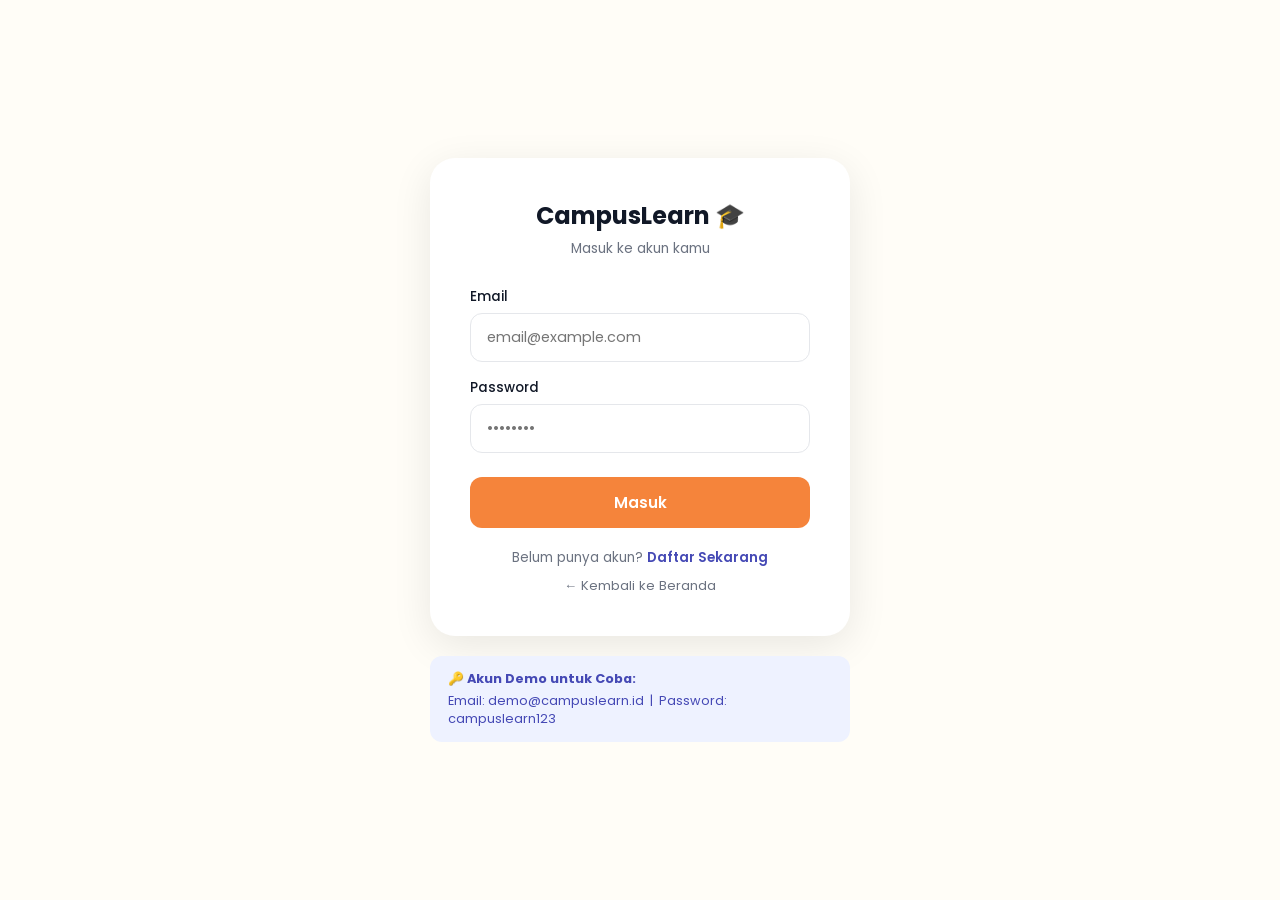
==== clive.html @ 3534cfe9 "Update clive.html" ====
<!DOCTYPE html>
<html lang="id">
<head>
    <meta charset="UTF-8" />
    <meta name="viewport" content="width=device-width, initial-scale=1" />
    <title>C-Live – CampusLearn</title>
    <link rel="stylesheet" href="css/global.css" />
    <style>
        /* ----- global reset / utility ----- */
        * {
            margin: 0;
            padding: 0;
            box-sizing: border-box;
        }

        body {
            font-family: 'Inter', -apple-system, BlinkMacSystemFont, 'Segoe UI', Roboto, sans-serif;
            background: #f6f8fb;
            display: flex;
            color: #1e293b;
            min-height: 100vh;
        }

        :root {
            --primary: #0f3b5e;
            --red: #c92b0c;
            --gray: #64748b;
            --border: #e9edf4;
            --shadow: 0 3px 16px rgba(0, 0, 0, 0.06);
        }

        /* ----- sidebar ----- */
        .sidebar {
            width: 240px;
            background: white;
            border-right: 1px solid var(--border);
            padding: 28px 18px 24px;
            display: flex;
            flex-direction: column;
            height: 100vh;
            position: sticky;
            top: 0;
            flex-shrink: 0;
        }

        .logo h2 {
            font-size: 1.2rem;
            font-weight: 800;
            letter-spacing: -0.3px;
            color: var(--primary);
        }
        .logo span {
            font-size: 0.7rem;
            color: var(--gray);
            display: block;
            margin-top: 2px;
            font-weight: 500;
        }

        .menu {
            margin: 28px 0 0;
            display: flex;
            flex-direction: column;
            gap: 4px;
            flex: 1;
        }
        .menu a {
            padding: 10px 14px;
            border-radius: 12px;
            font-size: 0.86rem;
            font-weight: 500;
            color: #334155;
            text-decoration: none;
            transition: background 0.15s;
            display: flex;
            align-items: center;
            gap: 10px;
        }
        .menu a:hover {
            background: #f1f5f9;
        }
        .menu a.active {
            background: #f1f5f9;
            color: var(--primary);
            font-weight: 600;
        }
        .menu a .nav-icon {
            width: 22px;
            text-align: center;
            font-size: 1.05rem;
        }

        .sidebar-bottom {
            margin-top: auto;
            border-top: 1px solid var(--border);
            padding-top: 18px;
        }
        .user-info {
            display: flex;
            align-items: center;
            gap: 12px;
        }
        .avatar {
            width: 38px;
            height: 38px;
            border-radius: 50%;
            background: var(--primary);
            color: white;
            display: flex;
            align-items: center;
            justify-content: center;
            font-weight: 700;
            font-size: 0.9rem;
            flex-shrink: 0;
        }
        .user-name {
            font-weight: 600;
            font-size: 0.85rem;
        }
        .user-plan {
            font-size: 0.7rem;
            color: var(--gray);
        }
        .logout-btn {
            margin-top: 14px;
            font-size: 0.8rem;
            color: var(--gray);
            cursor: pointer;
            font-weight: 500;
            display: flex;
            align-items: center;
            gap: 6px;
            transition: color 0.15s;
        }
        .logout-btn:hover {
            color: var(--red);
        }

        /* ----- main content ----- */
        .main {
            flex: 1;
            padding: 32px 40px 60px;
            max-width: 1100px;
            overflow-y: auto;
        }
        .page-header h1 {
            font-size: 1.4rem;
            font-weight: 700;
            letter-spacing: -0.2px;
        }
        .page-header p {
            color: var(--gray);
            font-size: 0.85rem;
            margin-top: 4px;
        }

        /* ----- live banner ----- */
        .live-banner {
            background: linear-gradient(135deg, #C92B0C, #E03A1D);
            border-radius: 24px;
            padding: 30px 32px;
            color: white;
            margin: 22px 0 28px;
            display: flex;
            justify-content: space-between;
            align-items: center;
            flex-wrap: wrap;
            gap: 16px;
        }
        .live-banner .left {
            display: flex;
            flex-direction: column;
            gap: 4px;
        }
        .live-pulse {
            display: flex;
            align-items: center;
            gap: 10px;
            font-weight: 700;
            font-size: 0.8rem;
            text-transform: uppercase;
            letter-spacing: 0.3px;
        }
        .dot {
            width: 12px;
            height: 12px;
            background: white;
            border-radius: 50%;
            animation: blink 1.4s infinite;
        }
        @keyframes blink {
            0%,
            100% {
                opacity: 1;
            }
            50% {
                opacity: 0.25;
            }
        }
        .live-banner h2 {
            font-size: 1.3rem;
            font-weight: 700;
            display: flex;
            align-items: center;
            gap: 12px;
        }
        .live-banner h2 img {
            width: 44px;
            height: 44px;
            object-fit: contain;
            border-radius: 10px;
            background: rgba(255, 255, 255, 0.15);
            padding: 4px;
        }
        .live-banner .meta {
            opacity: 0.85;
            font-size: 0.85rem;
            display: flex;
            align-items: center;
            gap: 16px;
            flex-wrap: wrap;
        }
        .join-live {
            background: white;
            color: var(--red);
            padding: 12px 26px;
            border-radius: 12px;
            font-weight: 700;
            font-size: 0.88rem;
            display: inline-block;
            margin-top: 14px;
            transition: opacity 0.2s;
            text-decoration: none;
            border: none;
            cursor: pointer;
            width: fit-content;
        }
        .join-live:hover {
            opacity: 0.88;
        }
        .live-banner .right {
            text-align: right;
            opacity: 0.85;
            font-size: 0.85rem;
            flex-shrink: 0;
        }
        .live-banner .right .time {
            font-size: 1.4rem;
            font-weight: 800;
            opacity: 1;
            display: block;
            margin-top: 2px;
        }

        /* ----- section headers ----- */
        .sec-head {
            display: flex;
            justify-content: space-between;
            align-items: center;
            margin: 32px 0 16px;
        }
        .sec-head h2 {
            font-size: 1rem;
            font-weight: 700;
            display: flex;
            align-items: center;
            gap: 8px;
        }
        .sec-head a {
            font-size: 0.82rem;
            color: var(--primary);
            font-weight: 500;
            text-decoration: none;
        }
        .sec-head a:hover {
            text-decoration: underline;
        }

        /* ----- session card ----- */
        .session-card {
            background: white;
            border-radius: 18px;
            padding: 18px 22px;
            box-shadow: var(--shadow);
            display: flex;
            align-items: center;
            gap: 18px;
            margin-bottom: 12px;
            flex-wrap: wrap;
        }
        .sc-time .t {
            font-size: 1.2rem;
            font-weight: 800;
            color: var(--primary);
        }
        .sc-time .d {
            font-size: 0.7rem;
            color: var(--gray);
        }
        .sc-info {
            flex: 1;
            min-width: 140px;
        }
        .sc-info h3 {
            font-size: 0.9rem;
            font-weight: 600;
            margin-bottom: 2px;
            display: flex;
            align-items: center;
            gap: 10px;
        }
        .sc-info h3 img {
            width: 28px;
            height: 28px;
            object-fit: contain;
            border-radius: 6px;
            background: #f1f5f9;
            padding: 3px;
        }
        .sc-info p {
            font-size: 0.78rem;
            color: var(--gray);
        }
        .sc-info .tags {
            margin-top: 6px;
        }
        .tag {
            background: #f1f5f9;
            padding: 2px 12px;
            border-radius: 20px;
            font-size: 0.7rem;
            font-weight: 500;
            color: var(--gray);
            display: inline-block;
        }
        .cd {
            text-align: center;
            min-width: 90px;
        }
        .cd .cd-val {
            font-size: 1.1rem;
            font-weight: 800;
            color: var(--primary);
            font-variant-numeric: tabular-nums;
        }
        .cd .cd-lbl {
            font-size: 0.68rem;
            color: var(--gray);
        }
        .badge-soon {
            background: #fef3c7;
            color: #b45309;
            font-size: 0.7rem;
            font-weight: 600;
            padding: 4px 14px;
            border-radius: 20px;
            white-space: nowrap;
        }

        /* ----- recordings grid ----- */
        .rec-grid {
            display: grid;
            grid-template-columns: repeat(3, 1fr);
            gap: 18px;
        }
        .rec-card {
            background: white;
            border-radius: 16px;
            overflow: hidden;
            box-shadow: var(--shadow);
            transition: transform 0.2s;
        }
        .rec-card:hover {
            transform: translateY(-3px);
        }
        .rc-thumb {
            height: 120px;
            display: flex;
            align-items: center;
            justify-content: center;
            background: #f8fafc;
            padding: 8px;
        }
        .rc-thumb img {
            width: 100px;
            height: 100px;
            object-fit: contain;
        }
        .rc-body {
            padding: 14px 16px 16px;
        }
        .rc-body h4 {
            font-size: 0.86rem;
            font-weight: 700;
            margin-bottom: 2px;
        }
        .rc-body p {
            font-size: 0.74rem;
            color: var(--gray);
        }
        .rc-body a {
            display: inline-block;
            margin-top: 10px;
            font-size: 0.78rem;
            color: var(--primary);
            font-weight: 600;
            text-decoration: none;
        }
        .rc-body a:hover {
            text-decoration: underline;
        }

        /* ----- responsive ----- */
        @media (max-width: 840px) {
            .rec-grid {
                grid-template-columns: repeat(2, 1fr);
            }
            .sidebar {
                width: 200px;
                padding: 20px 14px;
            }
            .main {
                padding: 24px 20px 40px;
            }
        }
        @media (max-width: 640px) {
            .sidebar {
                display: none;
            }
            .main {
                padding: 20px 16px 40px;
            }
            .live-banner {
                flex-direction: column;
                align-items: stretch;
                padding: 24px 20px;
            }
            .live-banner .right {
                text-align: left;
            }
            .session-card {
                flex-direction: column;
                align-items: stretch;
                gap: 12px;
            }
            .sc-time {
                display: flex;
                gap: 16px;
                align-items: baseline;
            }
            .cd {
                text-align: left;
                min-width: unset;
            }
            .rec-grid {
                grid-template-columns: 1fr 1fr;
            }
        }
        @media (max-width: 420px) {
            .rec-grid {
                grid-template-columns: 1fr;
            }
        }
    </style>
</head>
<body>

    <!-- ===== SIDEBAR ===== -->
    <div class="sidebar">
        <div class="logo">
            <h2>CampusLearn</h2>
            <span>Platform Belajar Mahasiswa</span>
        </div>
        <nav class="menu">
            <a href="dashboard.html"><span class="nav-icon">🏠</span> Home</a>
            <a href="clive.html" class="active"><span class="nav-icon">🔴</span> C-Live</a>
            <a href="ringkasin.html"><span class="nav-icon">📄</span> Ringkasin</a>
            <a href="remindme.html"><span class="nav-icon">🎬</span> RemindMe</a>
            <a href="studygroup.html"><span class="nav-icon">👥</span> Study Group</a>
            <a href="profile.html"><span class="nav-icon">👤</span> Profil</a>
        </nav>
        <div class="sidebar-bottom">
            <div class="user-info">
                <div class="avatar" id="sb-avatar">R</div>
                <div>
                    <div class="user-name" id="sb-name">-</div>
                    <div class="user-plan" id="sb-plan">-</div>
                </div>
            </div>
            <div class="logout-btn" onclick="logout()">🚪 Keluar</div>
        </div>
    </div>

    <!-- ===== MAIN ===== -->
    <div class="main">

        <!-- header -->
        <div class="page-header">
            <h1>🔴 C-Live</h1>
            <p>Sesi live teaching langsung dengan tutor</p>
        </div>

        <!-- ===== LIVE NOW ===== -->
        <div class="live-banner">
            <div class="left">
                <div class="live-pulse">
                    <div class="dot"></div> SEDANG LIVE SEKARANG
                </div>
                <h2>
                    <img src="assets/kalku2.png" alt="Kalkulus 2" />
                    Kalkulus 2 – Integral Lipat
                </h2>
                <div class="meta">
                    <span>Tutor: Andi Mahardika</span>
                    <span>•</span>
                    <span>48 peserta bergabung</span>
                </div>
                <a href="#" class="join-live" onclick="alert('Membuka ruang live...')">▶ Masuk Ruang Live</a>
            </div>
            <div class="right">
                Sudah berlangsung<br />
                <span class="time" id="elapsed">00:34:12</span>
            </div>
        </div>

        <!-- ===== UPCOMING SESSIONS ===== -->
        <div class="sec-head">
            <h2>📅 Jadwal Sesi Berikutnya</h2>
        </div>

        <!-- Session 1 -->
        <div class="session-card">
            <div class="sc-time">
                <div class="t">14:00</div>
                <div class="d">Hari ini</div>
            </div>
            <div class="sc-info">
                <h3>
                    <img src="assets/fisika1.png" alt="Fisika Dasar" />
                    Fisika Dasar – Gerak Harmonik Sederhana
                </h3>
                <p>Tutor: Budi Santoso &nbsp;•&nbsp; 60 menit</p>
                <div class="tags"><span class="tag">Fisika Dasar</span></div>
            </div>
            <div class="cd">
                <div class="cd-lbl">Mulai dalam</div>
                <div class="cd-val" id="cd1">--:--:--</div>
            </div>
        </div>

        <!-- Session 2 -->
        <div class="session-card">
            <div class="sc-time">
                <div class="t">16:00</div>
                <div class="d">Hari ini</div>
            </div>
            <div class="sc-info">
                <h3>
                    <img src="assets/data.png" alt="Pemrograman Dasar" />
                    Pemrograman Dasar – Array dan Fungsi
                </h3>
                <p>Tutor: Citra Dewi &nbsp;•&nbsp; 90 menit</p>
                <div class="tags"><span class="tag">Pemrograman Dasar</span></div>
            </div>
            <div class="cd">
                <div class="cd-lbl">Mulai dalam</div>
                <div class="cd-val" id="cd2">--:--:--</div>
            </div>
        </div>

        <!-- Session 3 -->
        <div class="session-card">
            <div class="sc-time">
                <div class="t">09:00</div>
                <div class="d">Besok</div>
            </div>
            <div class="sc-info">
                <h3>
                    <img src="assets/kalku2.png" alt="Kalkulus Lanjutan" />
                    Kalkulus Lanjutan – Deret Taylor
                </h3>
                <p>Tutor: Dian Kusuma &nbsp;•&nbsp; 75 menit</p>
                <div class="tags"><span class="tag">Kalkulus Lanjutan</span></div>
            </div>
            <div><span class="badge-soon">Besok</span></div>
        </div>

        <!-- Session 4 -->
        <div class="session-card">
            <div class="sc-time">
                <div class="t">13:00</div>
                <div class="d">Besok</div>
            </div>
            <div class="sc-info">
                <h3>
                    <img src="assets/kimia1.png" alt="Kimia Dasar" />
                    Kimia Dasar – Stoikiometri Lanjutan
                </h3>
                <p>Tutor: Eka Putri &nbsp;•&nbsp; 60 menit</p>
                <div class="tags"><span class="tag">Kimia Dasar</span></div>
            </div>
            <div><span class="badge-soon">Besok</span></div>
        </div>

        <!-- ===== RECORDINGS ===== -->
        <div class="sec-head" style="margin-top: 40px;">
            <h2>🎬 Rekaman Sesi Sebelumnya</h2>
            <a href="remindme.html">Lihat Semua →</a>
        </div>

        <div class="rec-grid">

            <!-- 1. Kalkulus 1 – Limit Fungsi -->
            <div class="rec-card">
                <div class="rc-thumb">
                    <img src="assets/kalku.png" alt="Kalkulus" />
                </div>
                <div class="rc-body">
                    <h4>Limit Fungsi</h4>
                    <p>Kalkulus 1 • Andi • 1j 20m</p>
                    <a href="remindme.html">▶ Tonton</a>
                </div>
            </div>

            <!-- 2. Fisika Dasar – Gerak Lurus Beraturan -->
            <div class="rec-card">
                <div class="rc-thumb">
                    <img src="assets/fisika1.png" alt="Fisika Dasar" />
                </div>
                <div class="rc-body">
                    <h4>Gerak Lurus Beraturan</h4>
                    <p>Fisika Dasar • Budi • 55m</p>
                    <a href="remindme.html">▶ Tonton</a>
                </div>
            </div>

            <!-- 3. Kimia Dasar – Stoikiometri Dasar -->
            <div class="rec-card">
                <div class="rc-thumb">
                    <img src="assets/kimia1.png" alt="Kimia Dasar" />
                </div>
                <div class="rc-body">
                    <h4>Stoikiometri Dasar</h4>
                    <p>Kimia Dasar • Eka • 1j 05m</p>
                    <a href="remindme.html">▶ Tonton</a>
                </div>
            </div>

            <!-- 4. Pemrograman Dasar – Pengenalan Python -->
            <div class="rec-card">
                <div class="rc-thumb">
                    <img src="assets/data.png" alt="Pemrograman Dasar" />
                </div>
                <div class="rc-body">
                    <h4>Pengenalan Python</h4>
                    <p>Progdas • Citra • 1j 20m</p>
                    <a href="remindme.html">▶ Tonton</a>
                </div>
            </div>

            <!-- 5. Metpen – Desain Penelitian -->
            <div class="rec-card">
                <div class="rc-thumb">
                    <img src="assets/metopen.png" alt="Metodologi Penelitian" />
                </div>
                <div class="rc-body">
                    <h4>Desain Penelitian</h4>
                    <p>Metpen • Dian • 70m</p>
                    <a href="remindme.html">▶ Tonton</a>
                </div>
            </div>

            <!-- 6. Biologi – Sel dan Organel -->
            <div class="rec-card">
                <div class="rc-thumb">
                    <img src="assets/bio1.png" alt="Biologi" />
                </div>
                <div class="rc-body">
                    <h4>Sel dan Organel</h4>
                    <p>Biologi • Fitri • 60m</p>
                    <a href="remindme.html">▶ Tonton</a>
                </div>
            </div>

        </div>
        <!-- end rec-grid -->

    </div>
    <!-- end main -->

    <!-- ===== SCRIPTS ===== -->
    <script>
        // ----- user from localStorage -----
        const user = JSON.parse(localStorage.getItem('clUser') || 'null');
        if (!user) {
            window.location.href = 'login.html';
        } else {
            const first = user.name.split(' ')[0];
            document.getElementById('sb-name').textContent = first;
            document.getElementById('sb-avatar').textContent = first[0].toUpperCase();
            document.getElementById('sb-plan').textContent = user.plan === 'premium' ? '⭐ Premium' : '🔵 Basic';
        }

        function logout() {
            localStorage.removeItem('clUser');
            window.location.href = 'login.html';
        }

        // ----- countdown untuk sesi hari ini (14:00 & 16:00) -----
        function startCountdown(h, m, elId) {
            const el = document.getElementById(elId);
            if (!el) return;
            setInterval(() => {
                const now = new Date();
                const target = new Date();
                target.setHours(h, m, 0, 0);

                if (target <= now) {
                    el.textContent = 'Sedang berlangsung';
                    el.style.color = 'var(--red)';
                    return;
                }
                const d = target - now;
                const hh = Math.floor(d / 3600000);
                const mm = Math.floor((d % 3600000) / 60000);
                const ss = Math.floor((d % 60000) / 1000);
                el.textContent =
                    `${String(hh).padStart(2, '0')}:${String(mm).padStart(2, '0')}:${String(ss).padStart(2, '0')}`;
                el.style.color = 'var(--primary)';
            }, 1000);
        }
        startCountdown(14, 0, 'cd1');
        startCountdown(16, 0, 'cd2');

        // ----- elapsed timer untuk live yang sedang berlangsung (mulai 34:12) -----
        let elapsedSec = 34 * 60 + 12;
        setInterval(() => {
            elapsedSec++;
            const m = Math.floor(elapsedSec / 60);
            const s = elapsedSec % 60;
            const el = document.getElementById('elapsed');
            if (el) {
                el.textContent =
                    `${String(m).padStart(2, '0')}:${String(s).padStart(2, '0')}`;
            }
        }, 1000);
    </script>

</body>
</html>
---- css/global.css ----
@import url('https://fonts.googleapis.com/css2?family=Poppins:wght@300;400;500;600;700;800&display=swap');

:root {
  --primary: #4549B5;
  --primary-light: #5E63D9;
  --orange: #F5843B;
  --orange-dark: #E66F22;
  --red: #E03A1D;
  --cream: #FFFDF7;
  --gray: #6B7280;
  --dark: #111827;
  --white: #ffffff;
  --sidebar-w: 260px;
}

* { margin: 0; padding: 0; box-sizing: border-box; }
body { font-family: 'Poppins', sans-serif; background: var(--cream); color: var(--dark); }
a { text-decoration: none; }
.container { width: 90%; max-width: 1200px; margin: auto; }

/* Buttons */
.btn-primary {
  background: var(--orange); color: white;
  padding: 14px 28px; border-radius: 12px;
  font-weight: 600; display: inline-block;
  transition: background .2s;
  font-family: 'Poppins', sans-serif;
}
.btn-primary:hover { background: var(--orange-dark); }

.btn-outline {
  background: transparent; color: var(--primary);
  border: 2px solid var(--primary);
  padding: 12px 26px; border-radius: 12px;
  font-weight: 600; display: inline-block;
  transition: all .2s;
  font-family: 'Poppins', sans-serif;
}
.btn-outline:hover { background: var(--primary); color: white; }

/* Sidebar */
.sidebar {
  position: fixed; left: 0; top: 0;
  width: var(--sidebar-w); height: 100vh;
  background: var(--primary);
  padding: 30px 20px;
  color: white;
  display: flex; flex-direction: column;
  z-index: 100;
}
.sidebar .logo { margin-bottom: 40px; }
.sidebar .logo h2 { font-size: 1.1rem; font-weight: 800; }
.sidebar .logo span { font-size: .72rem; opacity: .65; }
.menu { flex: 1; }
.menu a {
  display: flex; align-items: center; gap: 10px;
  color: rgba(255,255,255,.7);
  padding: 11px 14px; border-radius: 12px;
  margin-bottom: 4px; font-size: .88rem; font-weight: 500;
  transition: all .2s;
}
.menu a:hover, .menu a.active {
  background: rgba(255,255,255,.15); color: white;
}
.sidebar-bottom { border-top: 1px solid rgba(255,255,255,.2); padding-top: 18px; }
.sidebar-bottom .user-info {
  display: flex; align-items: center; gap: 10px; margin-bottom: 10px;
}
.avatar {
  width: 36px; height: 36px; border-radius: 50%;
  background: rgba(255,255,255,.2);
  display: flex; align-items: center; justify-content: center;
  font-weight: 700; font-size: .95rem; flex-shrink: 0;
}
.user-name { font-size: .85rem; font-weight: 600; }
.user-plan { font-size: .7rem; opacity: .7; }
.logout-btn {
  display: flex; align-items: center; gap: 8px;
  color: rgba(255,255,255,.6); font-size: .82rem;
  cursor: pointer; padding: 8px 14px; border-radius: 8px;
  transition: all .2s;
}
.logout-btn:hover { background: rgba(255,255,255,.1); color: white; }

/* Main content */
.main { margin-left: var(--sidebar-w); padding: 40px; min-height: 100vh; }

/* Card */
.card {
  background: white; border-radius: 20px;
  padding: 24px; box-shadow: 0 4px 20px rgba(0,0,0,.06);
}

/* Page header */
.page-header { margin-bottom: 28px; }
.page-header h1 { font-size: 1.6rem; font-weight: 700; }
.page-header p { color: var(--gray); margin-top: 4px; font-size: .9rem; }

/* Search bar */
.search-bar {
  width: 100%; padding: 13px 18px;
  border: 1.5px solid #E5E7EB; border-radius: 12px;
  font-family: 'Poppins', sans-serif; font-size: .9rem;
  margin-bottom: 20px; background: white; transition: border-color .2s;
}
.search-bar:focus { outline: none; border-color: var(--primary); }

/* Badges */
.badge { display: inline-block; padding: 4px 10px; border-radius: 20px; font-size: .72rem; font-weight: 600; }
.badge-live { background: #FEE2E2; color: var(--red); }
.badge-soon { background: #FEF3C7; color: #D97706; }
.badge-done { background: #F3F4F6; color: var(--gray); }
.badge-premium { background: #FEF9C3; color: #92400E; }
.badge-basic { background: #EFF6FF; color: #1D4ED8; }

/* Tag */
.tag {
  display: inline-block; padding: 4px 12px; border-radius: 20px;
  font-size: .75rem; font-weight: 500;
  background: #EEF2FF; color: var(--primary); margin-right: 6px;
}
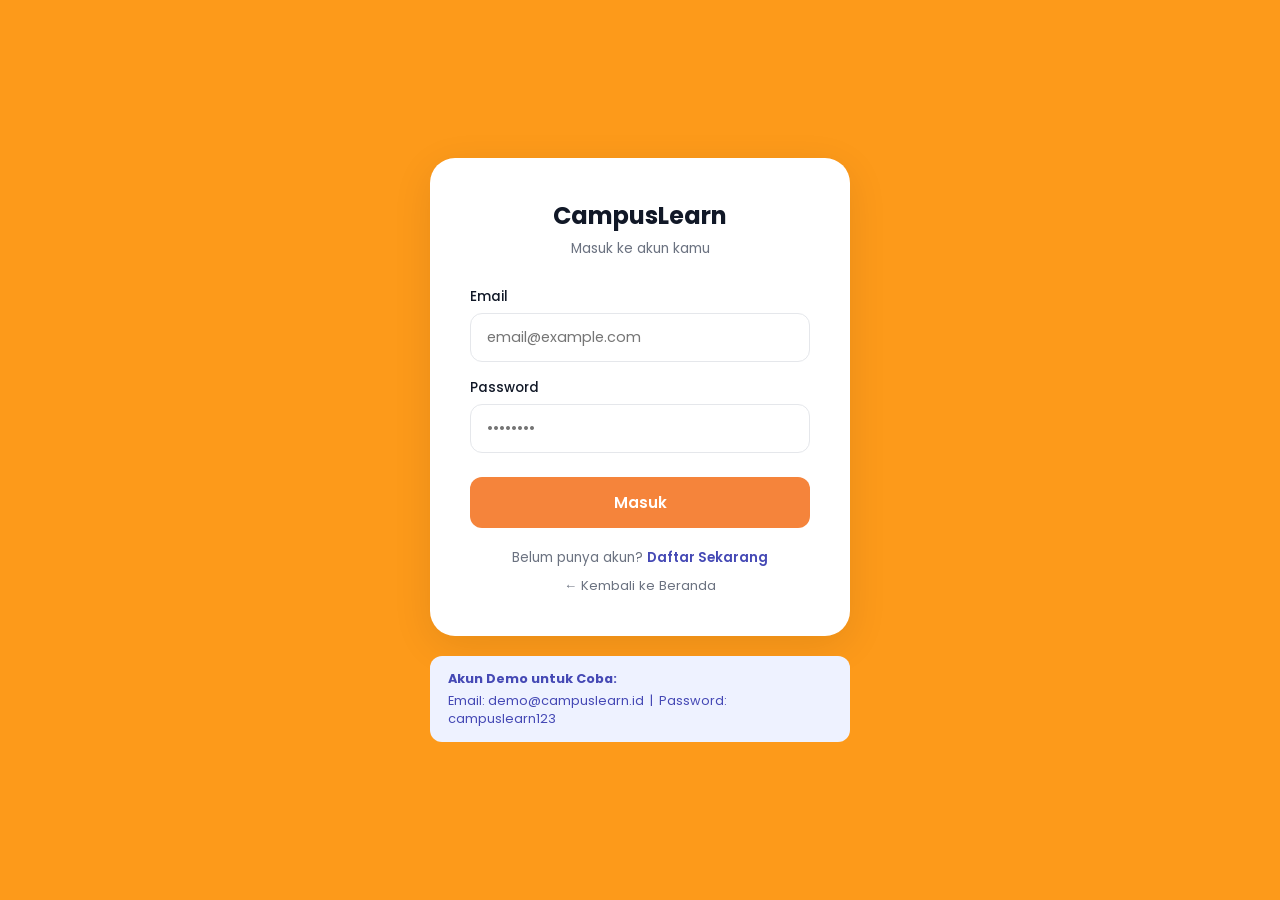
==== commit 1b5f2b39: "Refactor HTML structure and improve styles" ====
--- a/clive.html
+++ b/clive.html
@@ -1,750 +1,220 @@
 <!DOCTYPE html>
 <html lang="id">
 <head>
-    <meta charset="UTF-8" />
-    <meta name="viewport" content="width=device-width, initial-scale=1" />
-    <title>C-Live – CampusLearn</title>
-    <link rel="stylesheet" href="css/global.css" />
-    <style>
-        /* ----- global reset / utility ----- */
-        * {
-            margin: 0;
-            padding: 0;
-            box-sizing: border-box;
-        }
-
-        body {
-            font-family: 'Inter', -apple-system, BlinkMacSystemFont, 'Segoe UI', Roboto, sans-serif;
-            background: #f6f8fb;
-            display: flex;
-            color: #1e293b;
-            min-height: 100vh;
-        }
-
-        :root {
-            --primary: #0f3b5e;
-            --red: #c92b0c;
-            --gray: #64748b;
-            --border: #e9edf4;
-            --shadow: 0 3px 16px rgba(0, 0, 0, 0.06);
-        }
-
-        /* ----- sidebar ----- */
-        .sidebar {
-            width: 240px;
-            background: white;
-            border-right: 1px solid var(--border);
-            padding: 28px 18px 24px;
-            display: flex;
-            flex-direction: column;
-            height: 100vh;
-            position: sticky;
-            top: 0;
-            flex-shrink: 0;
-        }
-
-        .logo h2 {
-            font-size: 1.2rem;
-            font-weight: 800;
-            letter-spacing: -0.3px;
-            color: var(--primary);
-        }
-        .logo span {
-            font-size: 0.7rem;
-            color: var(--gray);
-            display: block;
-            margin-top: 2px;
-            font-weight: 500;
-        }
-
-        .menu {
-            margin: 28px 0 0;
-            display: flex;
-            flex-direction: column;
-            gap: 4px;
-            flex: 1;
-        }
-        .menu a {
-            padding: 10px 14px;
-            border-radius: 12px;
-            font-size: 0.86rem;
-            font-weight: 500;
-            color: #334155;
-            text-decoration: none;
-            transition: background 0.15s;
-            display: flex;
-            align-items: center;
-            gap: 10px;
-        }
-        .menu a:hover {
-            background: #f1f5f9;
-        }
-        .menu a.active {
-            background: #f1f5f9;
-            color: var(--primary);
-            font-weight: 600;
-        }
-        .menu a .nav-icon {
-            width: 22px;
-            text-align: center;
-            font-size: 1.05rem;
-        }
-
-        .sidebar-bottom {
-            margin-top: auto;
-            border-top: 1px solid var(--border);
-            padding-top: 18px;
-        }
-        .user-info {
-            display: flex;
-            align-items: center;
-            gap: 12px;
-        }
-        .avatar {
-            width: 38px;
-            height: 38px;
-            border-radius: 50%;
-            background: var(--primary);
-            color: white;
-            display: flex;
-            align-items: center;
-            justify-content: center;
-            font-weight: 700;
-            font-size: 0.9rem;
-            flex-shrink: 0;
-        }
-        .user-name {
-            font-weight: 600;
-            font-size: 0.85rem;
-        }
-        .user-plan {
-            font-size: 0.7rem;
-            color: var(--gray);
-        }
-        .logout-btn {
-            margin-top: 14px;
-            font-size: 0.8rem;
-            color: var(--gray);
-            cursor: pointer;
-            font-weight: 500;
-            display: flex;
-            align-items: center;
-            gap: 6px;
-            transition: color 0.15s;
-        }
-        .logout-btn:hover {
-            color: var(--red);
-        }
-
-        /* ----- main content ----- */
-        .main {
-            flex: 1;
-            padding: 32px 40px 60px;
-            max-width: 1100px;
-            overflow-y: auto;
-        }
-        .page-header h1 {
-            font-size: 1.4rem;
-            font-weight: 700;
-            letter-spacing: -0.2px;
-        }
-        .page-header p {
-            color: var(--gray);
-            font-size: 0.85rem;
-            margin-top: 4px;
-        }
-
-        /* ----- live banner ----- */
-        .live-banner {
-            background: linear-gradient(135deg, #C92B0C, #E03A1D);
-            border-radius: 24px;
-            padding: 30px 32px;
-            color: white;
-            margin: 22px 0 28px;
-            display: flex;
-            justify-content: space-between;
-            align-items: center;
-            flex-wrap: wrap;
-            gap: 16px;
-        }
-        .live-banner .left {
-            display: flex;
-            flex-direction: column;
-            gap: 4px;
-        }
-        .live-pulse {
-            display: flex;
-            align-items: center;
-            gap: 10px;
-            font-weight: 700;
-            font-size: 0.8rem;
-            text-transform: uppercase;
-            letter-spacing: 0.3px;
-        }
-        .dot {
-            width: 12px;
-            height: 12px;
-            background: white;
-            border-radius: 50%;
-            animation: blink 1.4s infinite;
-        }
-        @keyframes blink {
-            0%,
-            100% {
-                opacity: 1;
-            }
-            50% {
-                opacity: 0.25;
-            }
-        }
-        .live-banner h2 {
-            font-size: 1.3rem;
-            font-weight: 700;
-            display: flex;
-            align-items: center;
-            gap: 12px;
-        }
-        .live-banner h2 img {
-            width: 44px;
-            height: 44px;
-            object-fit: contain;
-            border-radius: 10px;
-            background: rgba(255, 255, 255, 0.15);
-            padding: 4px;
-        }
-        .live-banner .meta {
-            opacity: 0.85;
-            font-size: 0.85rem;
-            display: flex;
-            align-items: center;
-            gap: 16px;
-            flex-wrap: wrap;
-        }
-        .join-live {
-            background: white;
-            color: var(--red);
-            padding: 12px 26px;
-            border-radius: 12px;
-            font-weight: 700;
-            font-size: 0.88rem;
-            display: inline-block;
-            margin-top: 14px;
-            transition: opacity 0.2s;
-            text-decoration: none;
-            border: none;
-            cursor: pointer;
-            width: fit-content;
-        }
-        .join-live:hover {
-            opacity: 0.88;
-        }
-        .live-banner .right {
-            text-align: right;
-            opacity: 0.85;
-            font-size: 0.85rem;
-            flex-shrink: 0;
-        }
-        .live-banner .right .time {
-            font-size: 1.4rem;
-            font-weight: 800;
-            opacity: 1;
-            display: block;
-            margin-top: 2px;
-        }
-
-        /* ----- section headers ----- */
-        .sec-head {
-            display: flex;
-            justify-content: space-between;
-            align-items: center;
-            margin: 32px 0 16px;
-        }
-        .sec-head h2 {
-            font-size: 1rem;
-            font-weight: 700;
-            display: flex;
-            align-items: center;
-            gap: 8px;
-        }
-        .sec-head a {
-            font-size: 0.82rem;
-            color: var(--primary);
-            font-weight: 500;
-            text-decoration: none;
-        }
-        .sec-head a:hover {
-            text-decoration: underline;
-        }
-
-        /* ----- session card ----- */
-        .session-card {
-            background: white;
-            border-radius: 18px;
-            padding: 18px 22px;
-            box-shadow: var(--shadow);
-            display: flex;
-            align-items: center;
-            gap: 18px;
-            margin-bottom: 12px;
-            flex-wrap: wrap;
-        }
-        .sc-time .t {
-            font-size: 1.2rem;
-            font-weight: 800;
-            color: var(--primary);
-        }
-        .sc-time .d {
-            font-size: 0.7rem;
-            color: var(--gray);
-        }
-        .sc-info {
-            flex: 1;
-            min-width: 140px;
-        }
-        .sc-info h3 {
-            font-size: 0.9rem;
-            font-weight: 600;
-            margin-bottom: 2px;
-            display: flex;
-            align-items: center;
-            gap: 10px;
-        }
-        .sc-info h3 img {
-            width: 28px;
-            height: 28px;
-            object-fit: contain;
-            border-radius: 6px;
-            background: #f1f5f9;
-            padding: 3px;
-        }
-        .sc-info p {
-            font-size: 0.78rem;
-            color: var(--gray);
-        }
-        .sc-info .tags {
-            margin-top: 6px;
-        }
-        .tag {
-            background: #f1f5f9;
-            padding: 2px 12px;
-            border-radius: 20px;
-            font-size: 0.7rem;
-            font-weight: 500;
-            color: var(--gray);
-            display: inline-block;
-        }
-        .cd {
-            text-align: center;
-            min-width: 90px;
-        }
-        .cd .cd-val {
-            font-size: 1.1rem;
-            font-weight: 800;
-            color: var(--primary);
-            font-variant-numeric: tabular-nums;
-        }
-        .cd .cd-lbl {
-            font-size: 0.68rem;
-            color: var(--gray);
-        }
-        .badge-soon {
-            background: #fef3c7;
-            color: #b45309;
-            font-size: 0.7rem;
-            font-weight: 600;
-            padding: 4px 14px;
-            border-radius: 20px;
-            white-space: nowrap;
-        }
-
-        /* ----- recordings grid ----- */
-        .rec-grid {
-            display: grid;
-            grid-template-columns: repeat(3, 1fr);
-            gap: 18px;
-        }
-        .rec-card {
-            background: white;
-            border-radius: 16px;
-            overflow: hidden;
-            box-shadow: var(--shadow);
-            transition: transform 0.2s;
-        }
-        .rec-card:hover {
-            transform: translateY(-3px);
-        }
-        .rc-thumb {
-            height: 120px;
-            display: flex;
-            align-items: center;
-            justify-content: center;
-            background: #f8fafc;
-            padding: 8px;
-        }
-        .rc-thumb img {
-            width: 100px;
-            height: 100px;
-            object-fit: contain;
-        }
-        .rc-body {
-            padding: 14px 16px 16px;
-        }
-        .rc-body h4 {
-            font-size: 0.86rem;
-            font-weight: 700;
-            margin-bottom: 2px;
-        }
-        .rc-body p {
-            font-size: 0.74rem;
-            color: var(--gray);
-        }
-        .rc-body a {
-            display: inline-block;
-            margin-top: 10px;
-            font-size: 0.78rem;
-            color: var(--primary);
-            font-weight: 600;
-            text-decoration: none;
-        }
-        .rc-body a:hover {
-            text-decoration: underline;
-        }
-
-        /* ----- responsive ----- */
-        @media (max-width: 840px) {
-            .rec-grid {
-                grid-template-columns: repeat(2, 1fr);
-            }
-            .sidebar {
-                width: 200px;
-                padding: 20px 14px;
-            }
-            .main {
-                padding: 24px 20px 40px;
-            }
-        }
-        @media (max-width: 640px) {
-            .sidebar {
-                display: none;
-            }
-            .main {
-                padding: 20px 16px 40px;
-            }
-            .live-banner {
-                flex-direction: column;
-                align-items: stretch;
-                padding: 24px 20px;
-            }
-            .live-banner .right {
-                text-align: left;
-            }
-            .session-card {
-                flex-direction: column;
-                align-items: stretch;
-                gap: 12px;
-            }
-            .sc-time {
-                display: flex;
-                gap: 16px;
-                align-items: baseline;
-            }
-            .cd {
-                text-align: left;
-                min-width: unset;
-            }
-            .rec-grid {
-                grid-template-columns: 1fr 1fr;
-            }
-        }
-        @media (max-width: 420px) {
-            .rec-grid {
-                grid-template-columns: 1fr;
-            }
-        }
-    </style>
+<meta charset="UTF-8">
+<meta name="viewport" content="width=device-width, initial-scale=1">
+<title>C-Live – CampusLearn</title>
+<link rel="stylesheet" href="css/global.css">
+<style>
+.live-banner {
+  background: linear-gradient(135deg, #C92B0C, #E03A1D);
+  border-radius: 24px; padding: 30px 32px; color: white;
+  margin-bottom: 28px; display: flex; justify-content: space-between; align-items: center;
+}
+.live-pulse { display: flex; align-items: center; gap: 10px; margin-bottom: 10px; font-weight: 700; font-size: .9rem; }
+.dot { width: 12px; height: 12px; background: white; border-radius: 50%; animation: blink 1.4s infinite; }
+@keyframes blink { 0%,100%{opacity:1} 50%{opacity:.3} }
+.live-banner h2 { font-size: 1.25rem; font-weight: 700; margin-bottom: 4px; }
+.live-banner p { opacity: .85; font-size: .86rem; }
+.join-live {
+  background: white; color: var(--red);
+  padding: 12px 26px; border-radius: 12px;
+  font-weight: 700; font-size: .88rem;
+  display: inline-block; margin-top: 16px; transition: opacity .2s;
+}
+.join-live:hover { opacity: .88; }
+.sec-head { display: flex; justify-content: space-between; align-items: center; margin: 28px 0 16px; }
+.sec-head h2 { font-size: 1rem; font-weight: 700; }
+.session-card {
+  background: white; border-radius: 18px; padding: 20px 22px;
+  box-shadow: 0 3px 16px rgba(0,0,0,.06);
+  display: flex; align-items: center; gap: 18px; margin-bottom: 12px;
+}
+.sc-time .t { font-size: 1.3rem; font-weight: 800; color: var(--primary); }
+.sc-time .d { font-size: .72rem; color: var(--gray); }
+.sc-info { flex: 1; }
+.sc-info h3 { font-size: .9rem; font-weight: 600; margin-bottom: 3px; }
+.sc-info p { font-size: .78rem; color: var(--gray); }
+.sc-info .tags { margin-top: 7px; }
+.cd { text-align: center; min-width: 90px; }
+.cd .cd-val { font-size: 1.1rem; font-weight: 800; color: var(--primary); font-variant-numeric: tabular-nums; }
+.cd .cd-lbl { font-size: .68rem; color: var(--gray); }
+.rec-grid { display: grid; grid-template-columns: repeat(3,1fr); gap: 16px; }
+.rec-card {
+  background: white; border-radius: 16px; overflow: hidden;
+  box-shadow: 0 3px 14px rgba(0,0,0,.06); transition: transform .2s;
+}
+.rec-card:hover { transform: translateY(-3px); }
+.rc-thumb { height: 120px; display: flex; align-items: center; justify-content: center; }
+.rc-thumb img { width: 100px; height: 100px; object-fit: contain; }
+.rc-body { padding: 14px; }
+.rc-body h4 { font-size: .86rem; font-weight: 700; margin-bottom: 4px; }
+.rc-body p { font-size: .74rem; color: var(--gray); }
+.rc-body a { display: inline-block; margin-top: 10px; font-size: .78rem; color: var(--primary); font-weight: 600; }
+</style>
 </head>
 <body>
 
-    <!-- ===== SIDEBAR ===== -->
-    <div class="sidebar">
-        <div class="logo">
-            <h2>CampusLearn</h2>
-            <span>Platform Belajar Mahasiswa</span>
-        </div>
-        <nav class="menu">
-            <a href="dashboard.html"><span class="nav-icon">🏠</span> Home</a>
-            <a href="clive.html" class="active"><span class="nav-icon">🔴</span> C-Live</a>
-            <a href="ringkasin.html"><span class="nav-icon">📄</span> Ringkasin</a>
-            <a href="remindme.html"><span class="nav-icon">🎬</span> RemindMe</a>
-            <a href="studygroup.html"><span class="nav-icon">👥</span> Study Group</a>
-            <a href="profile.html"><span class="nav-icon">👤</span> Profil</a>
-        </nav>
-        <div class="sidebar-bottom">
-            <div class="user-info">
-                <div class="avatar" id="sb-avatar">R</div>
-                <div>
-                    <div class="user-name" id="sb-name">-</div>
-                    <div class="user-plan" id="sb-plan">-</div>
-                </div>
-            </div>
-            <div class="logout-btn" onclick="logout()">🚪 Keluar</div>
-        </div>
-    </div>
-
-    <!-- ===== MAIN ===== -->
-    <div class="main">
-
-        <!-- header -->
-        <div class="page-header">
-            <h1>🔴 C-Live</h1>
-            <p>Sesi live teaching langsung dengan tutor</p>
-        </div>
-
-        <!-- ===== LIVE NOW ===== -->
-        <div class="live-banner">
-            <div class="left">
-                <div class="live-pulse">
-                    <div class="dot"></div> SEDANG LIVE SEKARANG
-                </div>
-                <h2>
-                    <img src="assets/kalku2.png" alt="Kalkulus 2" />
-                    Kalkulus 2 – Integral Lipat
-                </h2>
-                <div class="meta">
-                    <span>Tutor: Andi Mahardika</span>
-                    <span>•</span>
-                    <span>48 peserta bergabung</span>
-                </div>
-                <a href="#" class="join-live" onclick="alert('Membuka ruang live...')">▶ Masuk Ruang Live</a>
-            </div>
-            <div class="right">
-                Sudah berlangsung<br />
-                <span class="time" id="elapsed">00:34:12</span>
-            </div>
-        </div>
-
-        <!-- ===== UPCOMING SESSIONS ===== -->
-        <div class="sec-head">
-            <h2>📅 Jadwal Sesi Berikutnya</h2>
-        </div>
-
-        <!-- Session 1 -->
-        <div class="session-card">
-            <div class="sc-time">
-                <div class="t">14:00</div>
-                <div class="d">Hari ini</div>
-            </div>
-            <div class="sc-info">
-                <h3>
-                    <img src="assets/fisika1.png" alt="Fisika Dasar" />
-                    Fisika Dasar – Gerak Harmonik Sederhana
-                </h3>
-                <p>Tutor: Budi Santoso &nbsp;•&nbsp; 60 menit</p>
-                <div class="tags"><span class="tag">Fisika Dasar</span></div>
-            </div>
-            <div class="cd">
-                <div class="cd-lbl">Mulai dalam</div>
-                <div class="cd-val" id="cd1">--:--:--</div>
-            </div>
-        </div>
-
-        <!-- Session 2 -->
-        <div class="session-card">
-            <div class="sc-time">
-                <div class="t">16:00</div>
-                <div class="d">Hari ini</div>
-            </div>
-            <div class="sc-info">
-                <h3>
-                    <img src="assets/data.png" alt="Pemrograman Dasar" />
-                    Pemrograman Dasar – Array dan Fungsi
-                </h3>
-                <p>Tutor: Citra Dewi &nbsp;•&nbsp; 90 menit</p>
-                <div class="tags"><span class="tag">Pemrograman Dasar</span></div>
-            </div>
-            <div class="cd">
-                <div class="cd-lbl">Mulai dalam</div>
-                <div class="cd-val" id="cd2">--:--:--</div>
-            </div>
-        </div>
-
-        <!-- Session 3 -->
-        <div class="session-card">
-            <div class="sc-time">
-                <div class="t">09:00</div>
-                <div class="d">Besok</div>
-            </div>
-            <div class="sc-info">
-                <h3>
-                    <img src="assets/kalku2.png" alt="Kalkulus Lanjutan" />
-                    Kalkulus Lanjutan – Deret Taylor
-                </h3>
-                <p>Tutor: Dian Kusuma &nbsp;•&nbsp; 75 menit</p>
-                <div class="tags"><span class="tag">Kalkulus Lanjutan</span></div>
-            </div>
-            <div><span class="badge-soon">Besok</span></div>
-        </div>
-
-        <!-- Session 4 -->
-        <div class="session-card">
-            <div class="sc-time">
-                <div class="t">13:00</div>
-                <div class="d">Besok</div>
-            </div>
-            <div class="sc-info">
-                <h3>
-                    <img src="assets/kimia1.png" alt="Kimia Dasar" />
-                    Kimia Dasar – Stoikiometri Lanjutan
-                </h3>
-                <p>Tutor: Eka Putri &nbsp;•&nbsp; 60 menit</p>
-                <div class="tags"><span class="tag">Kimia Dasar</span></div>
-            </div>
-            <div><span class="badge-soon">Besok</span></div>
-        </div>
-
-        <!-- ===== RECORDINGS ===== -->
-        <div class="sec-head" style="margin-top: 40px;">
-            <h2>🎬 Rekaman Sesi Sebelumnya</h2>
-            <a href="remindme.html">Lihat Semua →</a>
-        </div>
-
-        <div class="rec-grid">
-
-            <!-- 1. Kalkulus 1 – Limit Fungsi -->
-            <div class="rec-card">
-                <div class="rc-thumb">
-                    <img src="assets/kalku.png" alt="Kalkulus" />
-                </div>
-                <div class="rc-body">
-                    <h4>Limit Fungsi</h4>
-                    <p>Kalkulus 1 • Andi • 1j 20m</p>
-                    <a href="remindme.html">▶ Tonton</a>
-                </div>
-            </div>
-
-            <!-- 2. Fisika Dasar – Gerak Lurus Beraturan -->
-            <div class="rec-card">
-                <div class="rc-thumb">
-                    <img src="assets/fisika1.png" alt="Fisika Dasar" />
-                </div>
-                <div class="rc-body">
-                    <h4>Gerak Lurus Beraturan</h4>
-                    <p>Fisika Dasar • Budi • 55m</p>
-                    <a href="remindme.html">▶ Tonton</a>
-                </div>
-            </div>
-
-            <!-- 3. Kimia Dasar – Stoikiometri Dasar -->
-            <div class="rec-card">
-                <div class="rc-thumb">
-                    <img src="assets/kimia1.png" alt="Kimia Dasar" />
-                </div>
-                <div class="rc-body">
-                    <h4>Stoikiometri Dasar</h4>
-                    <p>Kimia Dasar • Eka • 1j 05m</p>
-                    <a href="remindme.html">▶ Tonton</a>
-                </div>
-            </div>
-
-            <!-- 4. Pemrograman Dasar – Pengenalan Python -->
-            <div class="rec-card">
-                <div class="rc-thumb">
-                    <img src="assets/data.png" alt="Pemrograman Dasar" />
-                </div>
-                <div class="rc-body">
-                    <h4>Pengenalan Python</h4>
-                    <p>Progdas • Citra • 1j 20m</p>
-                    <a href="remindme.html">▶ Tonton</a>
-                </div>
-            </div>
-
-            <!-- 5. Metpen – Desain Penelitian -->
-            <div class="rec-card">
-                <div class="rc-thumb">
-                    <img src="assets/metopen.png" alt="Metodologi Penelitian" />
-                </div>
-                <div class="rc-body">
-                    <h4>Desain Penelitian</h4>
-                    <p>Metpen • Dian • 70m</p>
-                    <a href="remindme.html">▶ Tonton</a>
-                </div>
-            </div>
-
-            <!-- 6. Biologi – Sel dan Organel -->
-            <div class="rec-card">
-                <div class="rc-thumb">
-                    <img src="assets/bio1.png" alt="Biologi" />
-                </div>
-                <div class="rc-body">
-                    <h4>Sel dan Organel</h4>
-                    <p>Biologi • Fitri • 60m</p>
-                    <a href="remindme.html">▶ Tonton</a>
-                </div>
-            </div>
-
-        </div>
-        <!-- end rec-grid -->
-
-    </div>
-    <!-- end main -->
-
-    <!-- ===== SCRIPTS ===== -->
-    <script>
-        // ----- user from localStorage -----
-        const user = JSON.parse(localStorage.getItem('clUser') || 'null');
-        if (!user) {
-            window.location.href = 'login.html';
-        } else {
-            const first = user.name.split(' ')[0];
-            document.getElementById('sb-name').textContent = first;
-            document.getElementById('sb-avatar').textContent = first[0].toUpperCase();
-            document.getElementById('sb-plan').textContent = user.plan === 'premium' ? '⭐ Premium' : '🔵 Basic';
-        }
-
-        function logout() {
-            localStorage.removeItem('clUser');
-            window.location.href = 'login.html';
-        }
-
-        // ----- countdown untuk sesi hari ini (14:00 & 16:00) -----
-        function startCountdown(h, m, elId) {
-            const el = document.getElementById(elId);
-            if (!el) return;
-            setInterval(() => {
-                const now = new Date();
-                const target = new Date();
-                target.setHours(h, m, 0, 0);
-
-                if (target <= now) {
-                    el.textContent = 'Sedang berlangsung';
-                    el.style.color = 'var(--red)';
-                    return;
-                }
-                const d = target - now;
-                const hh = Math.floor(d / 3600000);
-                const mm = Math.floor((d % 3600000) / 60000);
-                const ss = Math.floor((d % 60000) / 1000);
-                el.textContent =
-                    `${String(hh).padStart(2, '0')}:${String(mm).padStart(2, '0')}:${String(ss).padStart(2, '0')}`;
-                el.style.color = 'var(--primary)';
-            }, 1000);
-        }
-        startCountdown(14, 0, 'cd1');
-        startCountdown(16, 0, 'cd2');
-
-        // ----- elapsed timer untuk live yang sedang berlangsung (mulai 34:12) -----
-        let elapsedSec = 34 * 60 + 12;
-        setInterval(() => {
-            elapsedSec++;
-            const m = Math.floor(elapsedSec / 60);
-            const s = elapsedSec % 60;
-            const el = document.getElementById('elapsed');
-            if (el) {
-                el.textContent =
-                    `${String(m).padStart(2, '0')}:${String(s).padStart(2, '0')}`;
-            }
-        }, 1000);
-    </script>
-
+<div class="sidebar">
+  <div class="logo">
+    <img src="assets/logo.png" style="width:140px;object-fit:contain;display:block;margin-bottom:4px;">
+    <span style="display:block;font-size:.72rem;color:var(--gray);">Platform Belajar Mahasiswa</span>
+  </div>
+  <nav class="menu">
+    <a href="dashboard.html">Home</a>
+    <a href="clive.html" class="active">C-Live</a>
+    <a href="ringkasin.html">Ringkasin</a>
+    <a href="remindme.html">RemindMe</a>
+    <a href="studygroup.html">Study Group</a>
+    <a href="profile.html">Profil</a>
+  </nav>
+  <div class="sidebar-bottom">
+    <div class="user-info">
+      <div class="avatar" id="sb-avatar">R</div>
+      <div><div class="user-name" id="sb-name">-</div><div class="user-plan" id="sb-plan">-</div></div>
+    </div>
+    <div class="logout-btn" onclick="logout()">Keluar</div>
+  </div>
+</div>
+
+<div class="main">
+  <div class="page-header">
+    <h1>C-Live</h1>
+    <p>Sesi live teaching langsung dengan tutor</p>
+  </div>
+
+  <div class="live-banner">
+    <div>
+      <div class="live-pulse"><div class="dot"></div> SEDANG LIVE SEKARANG</div>
+      <h2>Kalkulus 2 – Integral Lipat</h2>
+      <p>Tutor: Andi Mahardika &nbsp;•&nbsp; 48 peserta bergabung</p>
+      <a href="#" class="join-live" onclick="alert('Membuka ruang live...')">▶ Masuk Ruang Live</a>
+    </div>
+    <div style="text-align:right;opacity:.8;font-size:.85rem;">
+      Sudah berlangsung<br>
+      <span style="font-size:1.4rem;font-weight:800;opacity:1;" id="elapsed">00:34:12</span>
+    </div>
+  </div>
+
+  <div class="sec-head"><h2>Jadwal Sesi Berikutnya</h2></div>
+  <div class="session-card">
+    <div class="sc-time"><div class="t">14:00</div><div class="d">Hari ini</div></div>
+    <div class="sc-info">
+      <h3>Fisika Dasar – Gerak Harmonik Sederhana</h3>
+      <p>Tutor: Budi Santoso &nbsp;•&nbsp; 60 menit</p>
+      <div class="tags"><span class="tag">Fisika Dasar</span></div>
+    </div>
+    <div class="cd"><div class="cd-lbl">Mulai dalam</div><div class="cd-val" id="cd1">--:--:--</div></div>
+  </div>
+  <div class="session-card">
+    <div class="sc-time"><div class="t">16:00</div><div class="d">Hari ini</div></div>
+    <div class="sc-info">
+      <h3>Pemrograman Dasar – Array dan Fungsi</h3>
+      <p>Tutor: Citra Dewi &nbsp;•&nbsp; 90 menit</p>
+      <div class="tags"><span class="tag">Pemrograman Dasar</span></div>
+    </div>
+    <div class="cd"><div class="cd-lbl">Mulai dalam</div><div class="cd-val" id="cd2">--:--:--</div></div>
+  </div>
+  <div class="session-card">
+    <div class="sc-time"><div class="t">09:00</div><div class="d">Besok</div></div>
+    <div class="sc-info">
+      <h3>Kalkulus Lanjutan – Deret Taylor</h3>
+      <p>Tutor: Dian Kusuma &nbsp;•&nbsp; 75 menit</p>
+      <div class="tags"><span class="tag">Kalkulus Lanjutan</span></div>
+    </div>
+    <div><span class="badge badge-soon">Besok</span></div>
+  </div>
+  <div class="session-card">
+    <div class="sc-time"><div class="t">13:00</div><div class="d">Besok</div></div>
+    <div class="sc-info">
+      <h3>Kimia Dasar – Stoikiometri Lanjutan</h3>
+      <p>Tutor: Eka Putri &nbsp;•&nbsp; 60 menit</p>
+      <div class="tags"><span class="tag">Kimia Dasar</span></div>
+    </div>
+    <div><span class="badge badge-soon">Besok</span></div>
+  </div>
+
+  <div class="sec-head" style="margin-top:36px;">
+    <h2>Rekaman Sesi Sebelumnya</h2>
+    <a href="remindme.html" style="font-size:.82rem;color:var(--primary);font-weight:500;">Lihat Semua →</a>
+  </div>
+  <div class="rec-grid">
+    <div class="rec-card">
+      <div class="rc-thumb" style="background:#EEF2FF;"><img src="assets/kalku.png"></div>
+      <div class="rc-body"><h4>Limit Fungsi</h4><p>Kalkulus 1 • Andi • 1j 20m</p><a href="remindme.html">▶ Tonton</a></div>
+    </div>
+    <div class="rec-card">
+      <div class="rc-thumb" style="background:#EEF2FF;"><img src="assets/kalku2.png"></div>
+      <div class="rc-body"><h4>Integral Parsial</h4><p>Kalkulus 2 • Andi • 1j 10m</p><a href="remindme.html">▶ Tonton</a></div>
+    </div>
+    <div class="rec-card">
+      <div class="rc-thumb" style="background:#FFF7ED;"><img src="assets/fisika1.png"></div>
+      <div class="rc-body"><h4>Gerak Lurus Beraturan</h4><p>Fisika Dasar • Budi • 55m</p><a href="remindme.html">▶ Tonton</a></div>
+    </div>
+    <div class="rec-card">
+      <div class="rc-thumb" style="background:#FFF7ED;"><img src="assets/fisika2.png"></div>
+      <div class="rc-body"><h4>Hukum Newton</h4><p>Fisika Mekanika • Budi • 1j 05m</p><a href="remindme.html">▶ Tonton</a></div>
+    </div>
+    <div class="rec-card">
+      <div class="rc-thumb" style="background:#F0FDF4;"><img src="assets/kimia1.png"></div>
+      <div class="rc-body"><h4>Stoikiometri Dasar</h4><p>Kimia Dasar • Eka • 1j 05m</p><a href="remindme.html">▶ Tonton</a></div>
+    </div>
+    <div class="rec-card">
+      <div class="rc-thumb" style="background:#F0FDF4;"><img src="assets/kimia2.png"></div>
+      <div class="rc-body"><h4>Reaksi Redoks</h4><p>Kimia Dasar • Eka • 50m</p><a href="remindme.html">▶ Tonton</a></div>
+    </div>
+    <div class="rec-card">
+      <div class="rc-thumb" style="background:#F0FDF4;"><img src="assets/bio1.png"></div>
+      <div class="rc-body"><h4>Sel dan Organel</h4><p>Biologi • Fitri • 60m</p><a href="remindme.html">▶ Tonton</a></div>
+    </div>
+    <div class="rec-card">
+      <div class="rc-thumb" style="background:#F0FDF4;"><img src="assets/bio2.png"></div>
+      <div class="rc-body"><h4>Genetika Mendel</h4><p>Biologi • Fitri • 55m</p><a href="remindme.html">▶ Tonton</a></div>
+    </div>
+    <div class="rec-card">
+      <div class="rc-thumb" style="background:#F5F3FF;"><img src="assets/data.png"></div>
+      <div class="rc-body"><h4>Pengenalan Python</h4><p>Progdas • Citra • 1j 20m</p><a href="remindme.html">▶ Tonton</a></div>
+    </div>
+    <div class="rec-card">
+      <div class="rc-thumb" style="background:#FFF7ED;"><img src="assets/metopen.png"></div>
+      <div class="rc-body"><h4>Desain Penelitian</h4><p>Metpen • Dian • 70m</p><a href="remindme.html">▶ Tonton</a></div>
+    </div>
+  </div>
+</div>
+
+<script>
+const user = JSON.parse(localStorage.getItem('clUser') || 'null');
+if (!user) window.location.href = 'login.html';
+else {
+  const first = user.name.split(' ')[0];
+  document.getElementById('sb-name').textContent = first;
+  document.getElementById('sb-avatar').textContent = first[0].toUpperCase();
+  document.getElementById('sb-plan').textContent = user.plan === 'premium' ? 'Premium' : 'Basic';
+}
+function logout() { localStorage.removeItem('clUser'); window.location.href = 'login.html'; }
+function startCountdown(h, m, elId) {
+  const el = document.getElementById(elId);
+  setInterval(() => {
+    const now = new Date();
+    const target = new Date(); target.setHours(h, m, 0, 0);
+    if (target <= now) { el.textContent = 'Sedang berlangsung'; el.style.color = 'var(--red)'; return; }
+    const d = target - now;
+    const hh = Math.floor(d / 3600000);
+    const mm = Math.floor((d % 3600000) / 60000);
+    const ss = Math.floor((d % 60000) / 1000);
+    el.textContent = `${String(hh).padStart(2,'0')}:${String(mm).padStart(2,'0')}:${String(ss).padStart(2,'0')}`;
+  }, 1000);
+}
+startCountdown(14, 0, 'cd1');
+startCountdown(16, 0, 'cd2');
+let elapsedSec = 34 * 60 + 12;
+setInterval(() => {
+  elapsedSec++;
+  const m = Math.floor(elapsedSec / 60);
+  const s = elapsedSec % 60;
+  document.getElementById('elapsed').textContent =
+    `${String(m).padStart(2,'0')}:${String(s).padStart(2,'0')}`;
+}, 1000);
+</script>
 </body>
 </html>
--- a/css/global.css
+++ b/css/global.css
@@ -14,17 +14,15 @@
 }
 
 * { margin: 0; padding: 0; box-sizing: border-box; }
-body { font-family: 'Poppins', sans-serif; background: var(--cream); color: var(--dark); }
+body { font-family: 'Poppins', sans-serif; background: #fd9a1a; color: var(--dark); }
 a { text-decoration: none; }
 .container { width: 90%; max-width: 1200px; margin: auto; }
 
-/* Buttons */
 .btn-primary {
   background: var(--orange); color: white;
   padding: 14px 28px; border-radius: 12px;
   font-weight: 600; display: inline-block;
-  transition: background .2s;
-  font-family: 'Poppins', sans-serif;
+  transition: background .2s; font-family: 'Poppins', sans-serif;
 }
 .btn-primary:hover { background: var(--orange-dark); }
 
@@ -33,8 +31,7 @@
   border: 2px solid var(--primary);
   padding: 12px 26px; border-radius: 12px;
   font-weight: 600; display: inline-block;
-  transition: all .2s;
-  font-family: 'Poppins', sans-serif;
+  transition: all .2s; font-family: 'Poppins', sans-serif;
 }
 .btn-outline:hover { background: var(--primary); color: white; }
 
@@ -42,61 +39,60 @@
 .sidebar {
   position: fixed; left: 0; top: 0;
   width: var(--sidebar-w); height: 100vh;
-  background: var(--primary);
+  background: #ffffff;
   padding: 30px 20px;
-  color: white;
+  color: var(--dark);
   display: flex; flex-direction: column;
   z-index: 100;
+  border-right: 1px solid #E5E7EB;
+  box-shadow: 2px 0 12px rgba(0,0,0,.05);
 }
 .sidebar .logo { margin-bottom: 40px; }
-.sidebar .logo h2 { font-size: 1.1rem; font-weight: 800; }
-.sidebar .logo span { font-size: .72rem; opacity: .65; }
+.sidebar .logo h2 { font-size: 1.1rem; font-weight: 800; color: var(--primary); }
+.sidebar .logo span { font-size: .72rem; color: var(--gray); }
+
 .menu { flex: 1; }
 .menu a {
   display: flex; align-items: center; gap: 10px;
-  color: rgba(255,255,255,.7);
+  color: var(--gray);
   padding: 11px 14px; border-radius: 12px;
   margin-bottom: 4px; font-size: .88rem; font-weight: 500;
   transition: all .2s;
 }
 .menu a:hover, .menu a.active {
-  background: rgba(255,255,255,.15); color: white;
+  background: #EEF2FF; color: var(--primary);
 }
-.sidebar-bottom { border-top: 1px solid rgba(255,255,255,.2); padding-top: 18px; }
+
+.sidebar-bottom { border-top: 1px solid #E5E7EB; padding-top: 18px; }
 .sidebar-bottom .user-info {
   display: flex; align-items: center; gap: 10px; margin-bottom: 10px;
 }
 .avatar {
   width: 36px; height: 36px; border-radius: 50%;
-  background: rgba(255,255,255,.2);
+  background: #EEF2FF; color: var(--primary);
   display: flex; align-items: center; justify-content: center;
   font-weight: 700; font-size: .95rem; flex-shrink: 0;
 }
-.user-name { font-size: .85rem; font-weight: 600; }
-.user-plan { font-size: .7rem; opacity: .7; }
+.user-name { font-size: .85rem; font-weight: 600; color: var(--dark); }
+.user-plan { font-size: .7rem; color: var(--gray); }
 .logout-btn {
   display: flex; align-items: center; gap: 8px;
-  color: rgba(255,255,255,.6); font-size: .82rem;
+  color: var(--gray); font-size: .82rem;
   cursor: pointer; padding: 8px 14px; border-radius: 8px;
   transition: all .2s;
 }
-.logout-btn:hover { background: rgba(255,255,255,.1); color: white; }
+.logout-btn:hover { background: #FEE2E2; color: var(--red); }
 
-/* Main content */
 .main { margin-left: var(--sidebar-w); padding: 40px; min-height: 100vh; }
 
-/* Card */
 .card {
   background: white; border-radius: 20px;
   padding: 24px; box-shadow: 0 4px 20px rgba(0,0,0,.06);
 }
-
-/* Page header */
 .page-header { margin-bottom: 28px; }
 .page-header h1 { font-size: 1.6rem; font-weight: 700; }
 .page-header p { color: var(--gray); margin-top: 4px; font-size: .9rem; }
 
-/* Search bar */
 .search-bar {
   width: 100%; padding: 13px 18px;
   border: 1.5px solid #E5E7EB; border-radius: 12px;
@@ -105,7 +101,6 @@
 }
 .search-bar:focus { outline: none; border-color: var(--primary); }
 
-/* Badges */
 .badge { display: inline-block; padding: 4px 10px; border-radius: 20px; font-size: .72rem; font-weight: 600; }
 .badge-live { background: #FEE2E2; color: var(--red); }
 .badge-soon { background: #FEF3C7; color: #D97706; }
@@ -113,7 +108,6 @@
 .badge-premium { background: #FEF9C3; color: #92400E; }
 .badge-basic { background: #EFF6FF; color: #1D4ED8; }
 
-/* Tag */
 .tag {
   display: inline-block; padding: 4px 12px; border-radius: 20px;
   font-size: .75rem; font-weight: 500;
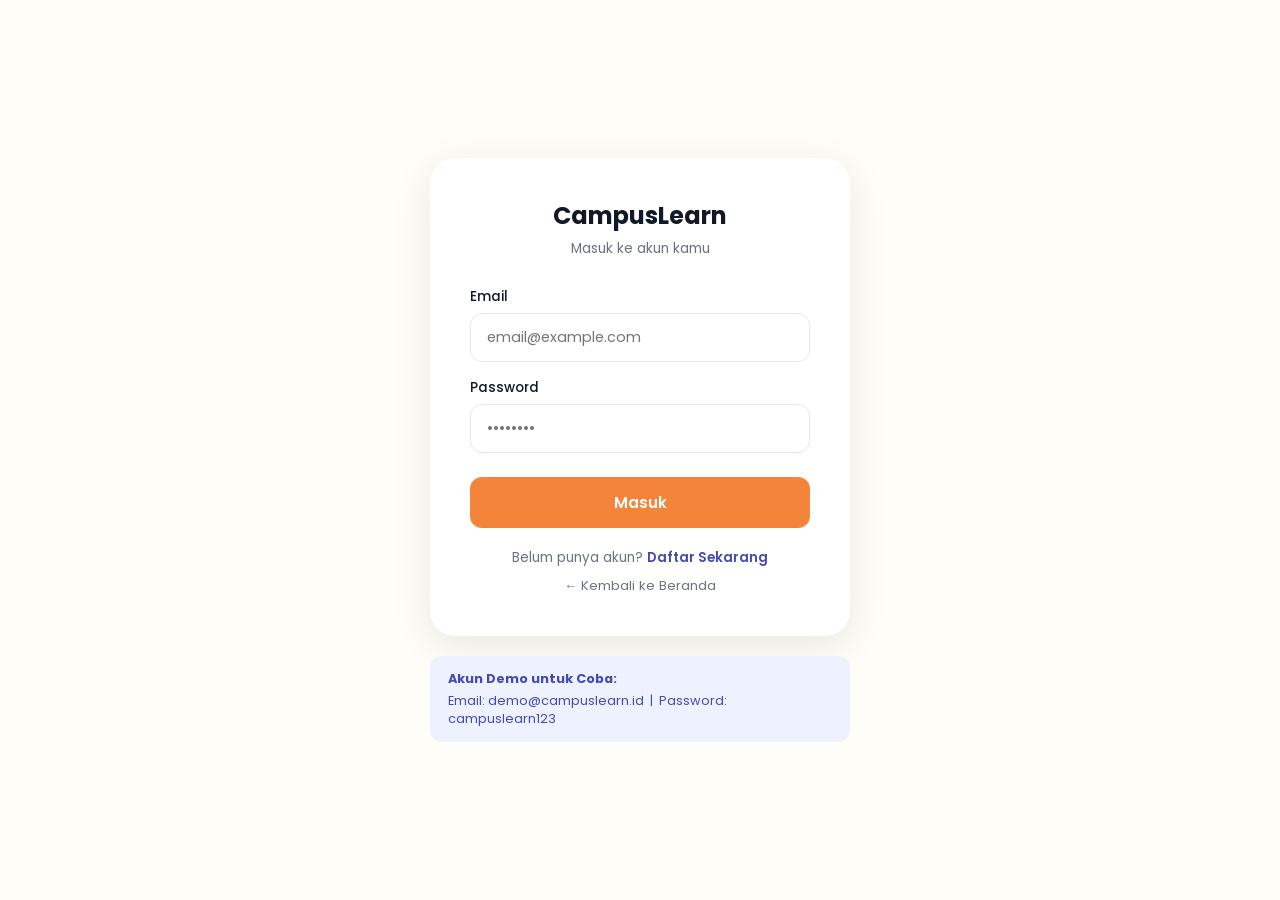
==== commit 591e4621: "Update clive.html" ====
--- a/clive.html
+++ b/clive.html
@@ -148,11 +148,11 @@
       <div class="rc-body"><h4>Integral Parsial</h4><p>Kalkulus 2 • Andi • 1j 10m</p><a href="remindme.html">▶ Tonton</a></div>
     </div>
     <div class="rec-card">
-      <div class="rc-thumb" style="background:#FFF7ED;"><img src="assets/fisika1.png"></div>
+      <div class="rc-thumb" style="background:#fff2cc;"><img src="assets/fisika 1.png"></div>
       <div class="rc-body"><h4>Gerak Lurus Beraturan</h4><p>Fisika Dasar • Budi • 55m</p><a href="remindme.html">▶ Tonton</a></div>
     </div>
     <div class="rec-card">
-      <div class="rc-thumb" style="background:#FFF7ED;"><img src="assets/fisika2.png"></div>
+      <div class="rc-thumb" style="background:#fff2cc;"><img src="assets/fisika2.png"></div>
       <div class="rc-body"><h4>Hukum Newton</h4><p>Fisika Mekanika • Budi • 1j 05m</p><a href="remindme.html">▶ Tonton</a></div>
     </div>
     <div class="rec-card">
@@ -186,7 +186,7 @@
 const user = JSON.parse(localStorage.getItem('clUser') || 'null');
 if (!user) window.location.href = 'login.html';
 else {
-  const first = user.name.split(' ')[0];
+  const first = user.nickname || user.name.split(' ')[0];
   document.getElementById('sb-name').textContent = first;
   document.getElementById('sb-avatar').textContent = first[0].toUpperCase();
   document.getElementById('sb-plan').textContent = user.plan === 'premium' ? 'Premium' : 'Basic';
--- a/css/global.css
+++ b/css/global.css
@@ -1,5 +1,4 @@
 @import url('https://fonts.googleapis.com/css2?family=Poppins:wght@300;400;500;600;700;800&display=swap');
-
 :root {
   --primary: #4549B5;
   --primary-light: #5E63D9;
@@ -12,12 +11,10 @@
   --white: #ffffff;
   --sidebar-w: 260px;
 }
-
 * { margin: 0; padding: 0; box-sizing: border-box; }
-body { font-family: 'Poppins', sans-serif; background: #fd9a1a; color: var(--dark); }
+body { font-family: 'Poppins', sans-serif; background: var(--cream); color: var(--dark); }
 a { text-decoration: none; }
 .container { width: 90%; max-width: 1200px; margin: auto; }
-
 .btn-primary {
   background: var(--orange); color: white;
   padding: 14px 28px; border-radius: 12px;
@@ -25,7 +22,6 @@
   transition: background .2s; font-family: 'Poppins', sans-serif;
 }
 .btn-primary:hover { background: var(--orange-dark); }
-
 .btn-outline {
   background: transparent; color: var(--primary);
   border: 2px solid var(--primary);
@@ -34,7 +30,6 @@
   transition: all .2s; font-family: 'Poppins', sans-serif;
 }
 .btn-outline:hover { background: var(--primary); color: white; }
-
 /* Sidebar */
 .sidebar {
   position: fixed; left: 0; top: 0;
@@ -50,7 +45,6 @@
 .sidebar .logo { margin-bottom: 40px; }
 .sidebar .logo h2 { font-size: 1.1rem; font-weight: 800; color: var(--primary); }
 .sidebar .logo span { font-size: .72rem; color: var(--gray); }
-
 .menu { flex: 1; }
 .menu a {
   display: flex; align-items: center; gap: 10px;
@@ -62,7 +56,6 @@
 .menu a:hover, .menu a.active {
   background: #EEF2FF; color: var(--primary);
 }
-
 .sidebar-bottom { border-top: 1px solid #E5E7EB; padding-top: 18px; }
 .sidebar-bottom .user-info {
   display: flex; align-items: center; gap: 10px; margin-bottom: 10px;
@@ -82,9 +75,7 @@
   transition: all .2s;
 }
 .logout-btn:hover { background: #FEE2E2; color: var(--red); }
-
 .main { margin-left: var(--sidebar-w); padding: 40px; min-height: 100vh; }
-
 .card {
   background: white; border-radius: 20px;
   padding: 24px; box-shadow: 0 4px 20px rgba(0,0,0,.06);
@@ -92,7 +83,6 @@
 .page-header { margin-bottom: 28px; }
 .page-header h1 { font-size: 1.6rem; font-weight: 700; }
 .page-header p { color: var(--gray); margin-top: 4px; font-size: .9rem; }
-
 .search-bar {
   width: 100%; padding: 13px 18px;
   border: 1.5px solid #E5E7EB; border-radius: 12px;
@@ -100,16 +90,38 @@
   margin-bottom: 20px; background: white; transition: border-color .2s;
 }
 .search-bar:focus { outline: none; border-color: var(--primary); }
-
 .badge { display: inline-block; padding: 4px 10px; border-radius: 20px; font-size: .72rem; font-weight: 600; }
 .badge-live { background: #FEE2E2; color: var(--red); }
 .badge-soon { background: #FEF3C7; color: #D97706; }
 .badge-done { background: #F3F4F6; color: var(--gray); }
 .badge-premium { background: #FEF9C3; color: #92400E; }
 .badge-basic { background: #EFF6FF; color: #1D4ED8; }
-
 .tag {
   display: inline-block; padding: 4px 12px; border-radius: 20px;
   font-size: .75rem; font-weight: 500;
   background: #EEF2FF; color: var(--primary); margin-right: 6px;
 }
+
+/* === RESPONSIVE === */
+@media (max-width: 900px) {
+  .sidebar {
+    width: 100%; height: auto; position: relative;
+    flex-direction: row; align-items: center; justify-content: space-between;
+    padding: 14px 20px; border-right: none; border-bottom: 1px solid #E5E7EB;
+  }
+  .sidebar .logo img { width: 100px; }
+  .sidebar .logo span { display: none; }
+  .menu { display: none; }
+  .sidebar-bottom { border-top: none; padding-top: 0; display: flex; align-items: center; gap: 10px; }
+  .sidebar-bottom .user-info { margin-bottom: 0; }
+  .main { margin-left: 0; padding: 20px; }
+  .stats-row, .stats-3, .feat-grid, .matkul-grid, .vid-grid, .rec-grid, .pricing-grid, .info-grid {
+    grid-template-columns: 1fr !important;
+  }
+  .two-col { grid-template-columns: 1fr; }
+  .live-banner, .prof-top { flex-direction: column; align-items: flex-start; gap: 14px; text-align: left; }
+}
+@media (max-width: 600px) {
+  .hero h1 { font-size: 2rem; }
+  .login-box, .demo-info { width: 100% !important; max-width: 380px; }
+}
